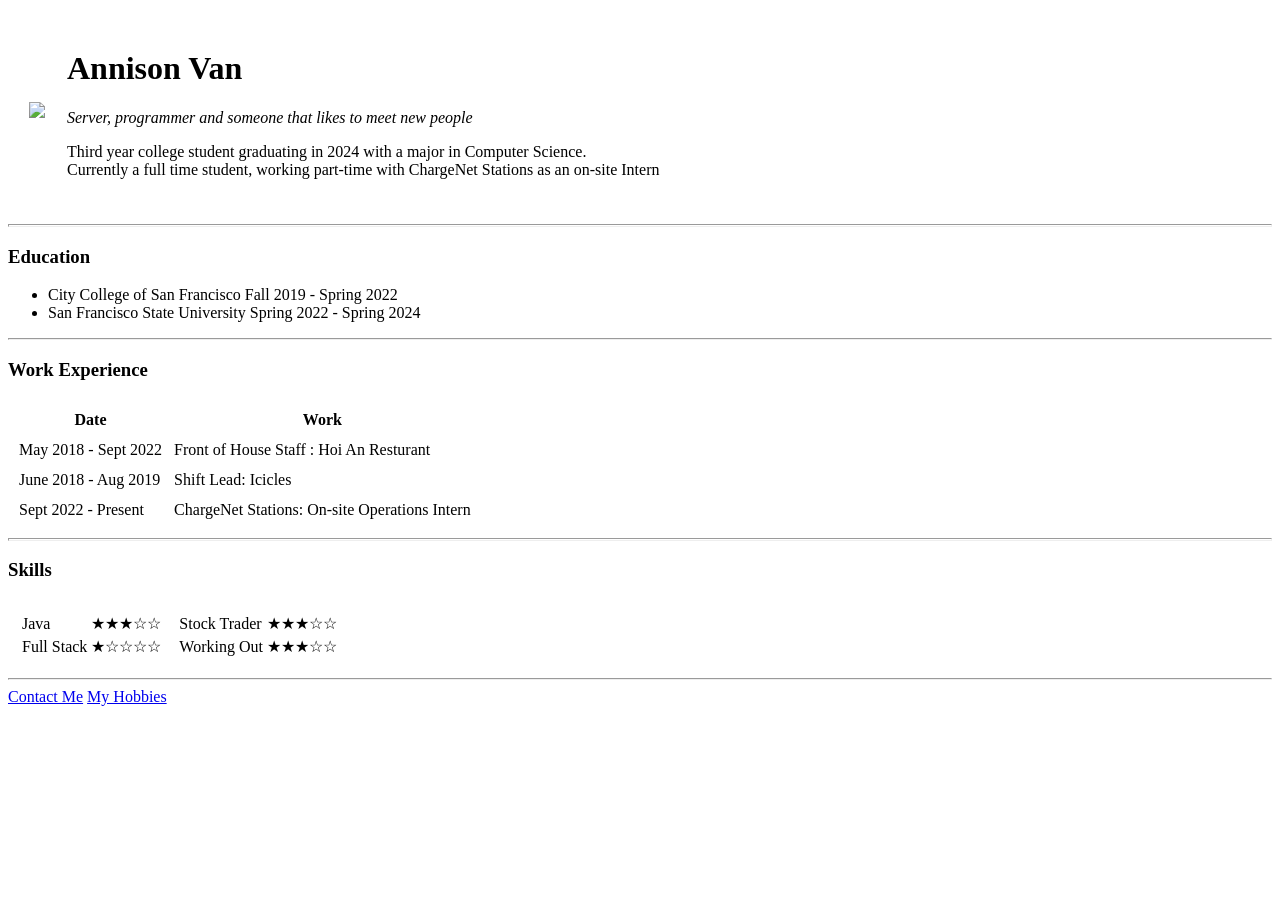
==== Index.html @ 84835f51 "Add files via upload Add Resume files to website" ====
<!DOCTYPE html>
<html lang="en" dir="ltr">

<head>
  <meta charset="utf-8">
  <title>Annison's Website</title>
</head>
<body>
  <table cellspacing="20">
    <tr>
      <td>
        <img src="file:///Users/annisonvan/Downloads/Linkedin%20ProfilePicture-modified.png" />
      </td>
      <td>
        <h1>Annison Van</h1>
        <p><em>Server, programmer and someone that likes to meet new people</em></p>
        <p>Third year college student graduating in 2024 with a major in Computer Science. <br>
          Currently a full time student, working part-time with ChargeNet Stations as an on-site Intern</p>
      </td>
    </tr>
  </table>
  <hr size="3">

  <h3>Education</h3>
    <ul>
      <li>City College of San Francisco Fall 2019 - Spring 2022</li>
      <li>San Francisco State University Spring 2022 - Spring 2024</li>
    </ul>
    <hr>
    <h3>Work Experience</h3>
    <table cellspacing="10">
      <thead>
        <tr>
          <th>Date</th>
          <th>Work</th>
        </tr>
      </thead>
      <tr>
        <td>May 2018 - Sept 2022</td>
        <td>Front of House Staff : Hoi An Resturant</td>
      </tr>
      <tr>
        <td>June 2018 - Aug 2019</td>
        <td>Shift Lead: Icicles</td>
      </tr>
      <tr>
        <td>Sept 2022 - Present</td>
        <td>ChargeNet Stations: On-site Operations Intern</td>
      </tr>
    </table>
    <hr size="3">

    <h3>Skills</h3>
    <table cellspacing="10">
      <tr>
        <td>
          <table>
            <tr>
              <td>Java</td>
              <td>★★★☆☆</td>
            </tr>
            <tr>
              <td>Full Stack</td>
              <td>★☆☆☆☆</td>
            </tr>
          </table>
        </td>
        <td>
          <table>
            <tr>
              <td>Stock Trader</td>
              <td>★★★☆☆</td>
            </tr>
            <tr>
              <td>Working Out</td>
              <td>★★★☆☆</td>
            </tr>
          </table>
        </td>
      </tr>
    </table>
    <hr>
    <a href="Contacts.html" >Contact Me</a>
    <a href="Hobbies.html">My Hobbies</a>
</body>

</html>
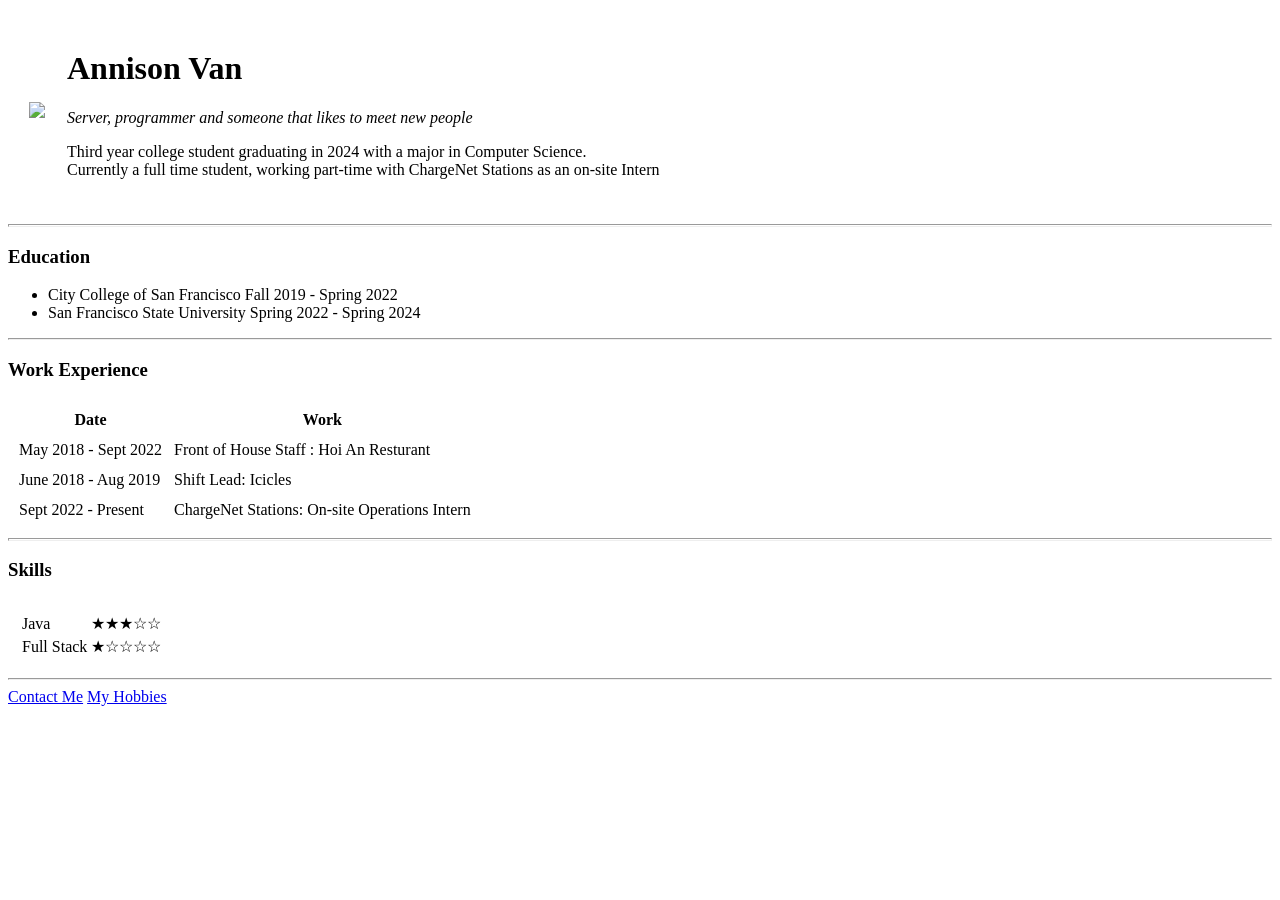
==== commit a16d4cc2: "New updates" ====
--- a/Index.html
+++ b/Index.html
@@ -4,6 +4,7 @@
 <head>
   <meta charset="utf-8">
   <title>Annison's Website</title>
+  <link rel="stylesheet" href="css/style.css">
 </head>
 <body>
   <table cellspacing="20">
@@ -65,18 +66,6 @@
             </tr>
           </table>
         </td>
-        <td>
-          <table>
-            <tr>
-              <td>Stock Trader</td>
-              <td>★★★☆☆</td>
-            </tr>
-            <tr>
-              <td>Working Out</td>
-              <td>★★★☆☆</td>
-            </tr>
-          </table>
-        </td>
       </tr>
     </table>
     <hr>
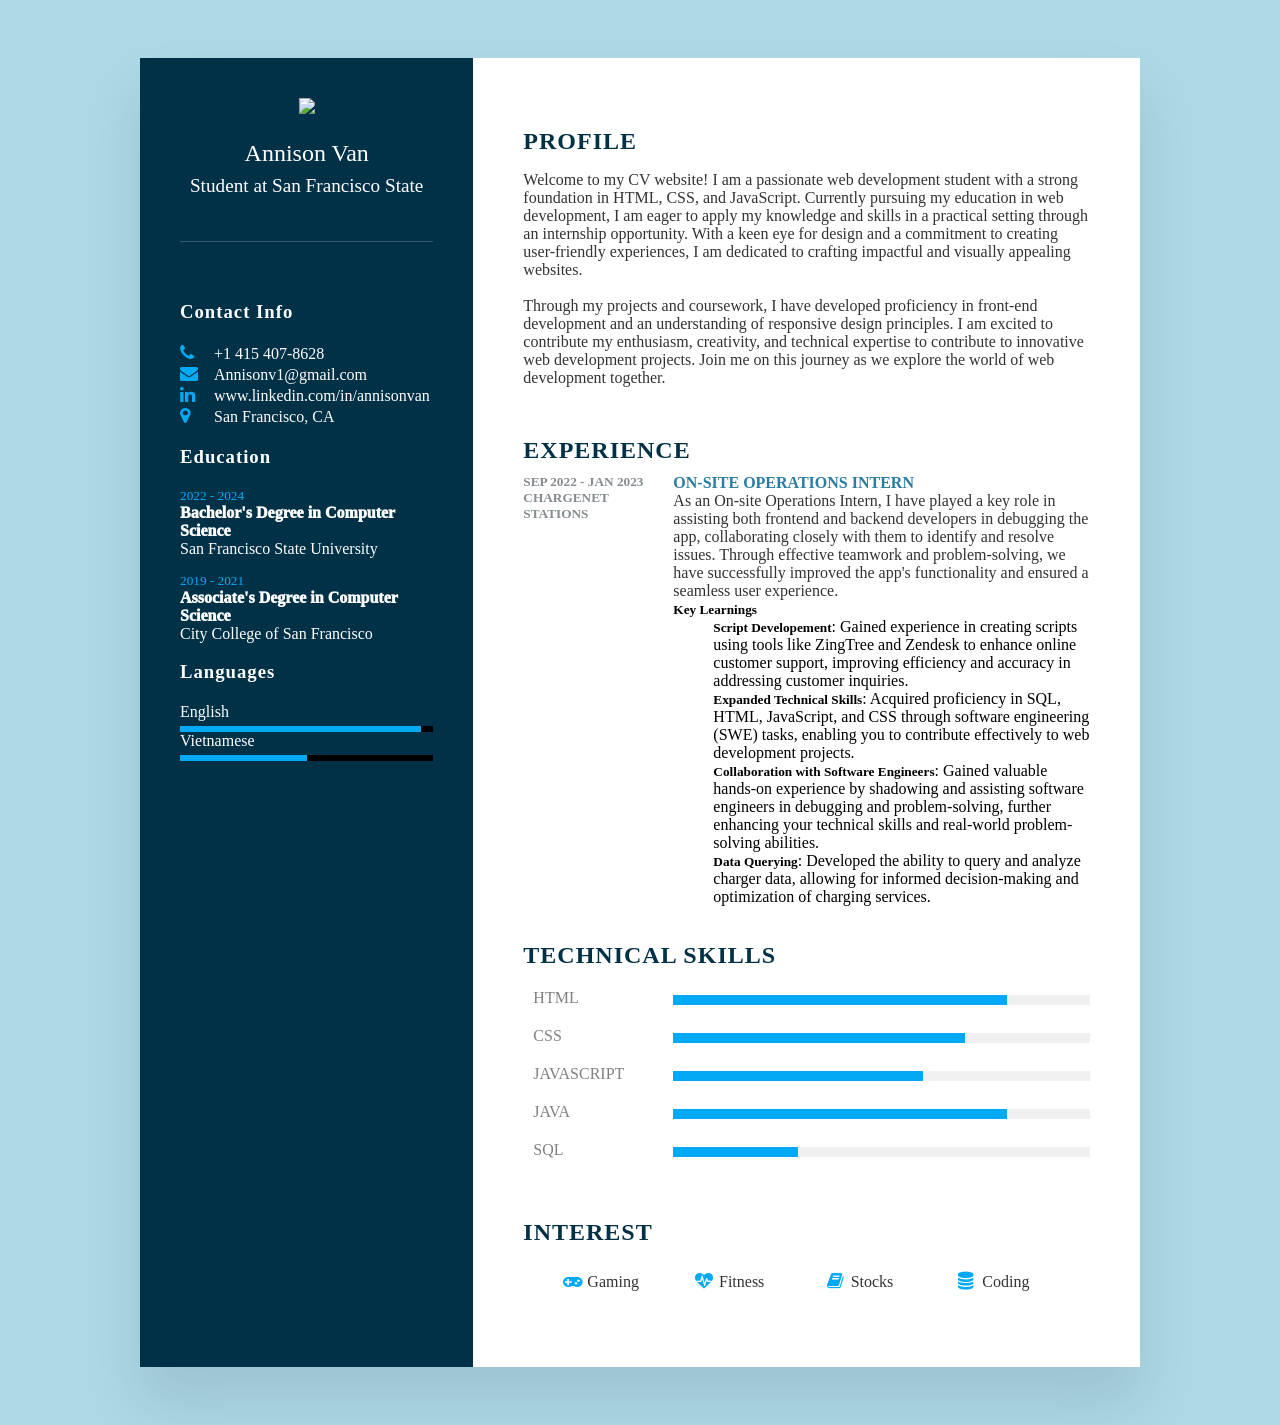
==== commit 0595dc2a: "Add files via upload" ====
--- a/Index.html
+++ b/Index.html
@@ -4,73 +4,176 @@
 <head>
   <meta charset="utf-8">
   <title>Annison's Website</title>
-  <link rel="stylesheet" href="css/style.css">
+  <link rel="stylesheet" href="https://cdnjs.cloudflare.com/ajax/libs/font-awesome/4.7.0/css/font-awesome.css" 
+  integrity="sha512-5A8nwdMOWrSz20fDsjczgUidUBR8liPYU+WymTZP1lmY9G6Oc7HlZv156XqnsgNUzTyMefFTcsFH/tnJE/+xBg==" 
+  crossorigin="anonymous" referrerpolicy="no-referrer" />
+  <link rel="stylesheet" href="style.css">
 </head>
 <body>
-  <table cellspacing="20">
-    <tr>
-      <td>
-        <img src="file:///Users/annisonvan/Downloads/Linkedin%20ProfilePicture-modified.png" />
-      </td>
-      <td>
-        <h1>Annison Van</h1>
-        <p><em>Server, programmer and someone that likes to meet new people</em></p>
-        <p>Third year college student graduating in 2024 with a major in Computer Science. <br>
-          Currently a full time student, working part-time with ChargeNet Stations as an on-site Intern</p>
-      </td>
-    </tr>
-  </table>
-  <hr size="3">
+  <div class="container">
+    <div class="left_Side">
+      <div class="profileText">
+        <div class="imgBX">
+          <img src="images/profilepicture.png">
+        </div>
+        <h2>Annison Van<br><span>Student at San Francisco State</span></h2>
+      </div>
 
-  <h3>Education</h3>
-    <ul>
-      <li>City College of San Francisco Fall 2019 - Spring 2022</li>
-      <li>San Francisco State University Spring 2022 - Spring 2024</li>
-    </ul>
-    <hr>
-    <h3>Work Experience</h3>
-    <table cellspacing="10">
-      <thead>
-        <tr>
-          <th>Date</th>
-          <th>Work</th>
-        </tr>
-      </thead>
-      <tr>
-        <td>May 2018 - Sept 2022</td>
-        <td>Front of House Staff : Hoi An Resturant</td>
-      </tr>
-      <tr>
-        <td>June 2018 - Aug 2019</td>
-        <td>Shift Lead: Icicles</td>
-      </tr>
-      <tr>
-        <td>Sept 2022 - Present</td>
-        <td>ChargeNet Stations: On-site Operations Intern</td>
-      </tr>
-    </table>
-    <hr size="3">
+      <div class="contactInfo">
+        <h3 class="title">Contact Info</h3>
+        <ul>
+          <li>
+            <span class="icon"><i class="fa fa-phone" aria-hidden="true"></i></span>
+            <span class="text">+1 415 407-8628</span>
+          </li>
+          <li>
+            <span class="icon"><i class="fa fa-envelope" aria-hidden="true"></i></span>
+            <span class="text">Annisonv1@gmail.com</span>
+          </li>
+          <li>
+            <span class="icon"><i class="fa fa-linkedin" aria-hidden="true"></i></span>
+            <span class="text">www.linkedin.com/in/annisonvan</span>
+          </li>
+          <li>
+            <span class="icon"><i class="fa fa-map-marker" aria-hidden="true"></i></span>
+            <span class="text">San Francisco, CA</span>
+          </li>
+        </ul>
+      </div>
 
-    <h3>Skills</h3>
-    <table cellspacing="10">
-      <tr>
-        <td>
-          <table>
-            <tr>
-              <td>Java</td>
-              <td>★★★☆☆</td>
-            </tr>
-            <tr>
-              <td>Full Stack</td>
-              <td>★☆☆☆☆</td>
-            </tr>
-          </table>
-        </td>
-      </tr>
-    </table>
-    <hr>
-    <a href="Contacts.html" >Contact Me</a>
-    <a href="Hobbies.html">My Hobbies</a>
+      <div class="education">
+        <h3 class="title">Education</h3>
+        <ul>
+          <li>
+            <h5>2022 - 2024</h5>
+            <h4>Bachelor's Degree in Computer Science</h4>
+            <h4>San Francisco State University</h4>
+          </li>
+          <li>
+            <h5>2019 - 2021</h5>
+            <h4>Associate's Degree in Computer Science</h4>
+            <h4>City College of San Francisco</h4>
+          </li>
+        </ul> 
+      </div>
+
+      <div class="language">
+        <h3 class="title">Languages</h3>
+        <ul>
+          <li>
+            <span class="text">English</span>
+            <span class="percent">
+              <div style="width: 95%"></div>
+            </span>
+          </li>
+          <li>
+            <span class="text">Vietnamese</span>
+            <span class="percent">
+              <div style="width: 50%"></div>
+            </span>
+          </li>
+        </ul> 
+      </div>
+    </div>
+
+    <div class="right_Side">
+      <div class="about">
+        <h2 class="title2">Profile</h2>
+        <p>Welcome to my CV website! I am a passionate web development student with a 
+          strong foundation in HTML, CSS, and JavaScript. Currently pursuing my education 
+          in web development, I am eager to apply my knowledge and skills in a practical 
+          setting through an internship opportunity. With a keen eye for design and a commitment to 
+          creating user-friendly experiences, I am dedicated to crafting impactful and visually appealing 
+          websites. <br><br> Through my projects and coursework, I have developed proficiency in front-end development 
+          and an understanding of responsive design principles. I am excited to contribute my enthusiasm, 
+          creativity, and technical expertise to contribute to innovative web development projects. 
+          Join me on this journey as we explore the world of web development together.</p>
+      </div>
+      <div class="about">
+        <h2 class="title2">Experience</h2>
+        <div class="box">
+          <div class="year_company">
+            <h5>Sep 2022 - Jan 2023</h5>
+            <h5>ChargeNet Stations</h5>
+          </div>
+          <div class="text">
+            <h4>On-site Operations Intern</h4>
+            <p>As an On-site Operations Intern, I have played a 
+              key role in assisting both frontend and backend developers 
+              in debugging the app, collaborating closely with them to identify and resolve issues. 
+              Through effective teamwork and problem-solving, we have successfully improved the app's 
+              functionality and ensured a seamless user experience.
+            </p>
+            <h5>Key Learnings</h5>
+            <ul>
+              <li>
+                <h5>Script Developement</h5>: Gained experience in creating scripts using tools like ZingTree 
+                and Zendesk to enhance online customer support, improving efficiency and accuracy in 
+                addressing customer inquiries.
+              </li>
+              <li>
+                <h5>Expanded Technical Skills</h5>: Acquired proficiency in SQL, HTML, JavaScript, 
+                and CSS through software engineering (SWE) tasks, enabling you to contribute 
+                effectively to web development projects.
+              </li>
+              <li>
+                <h5>Collaboration with Software Engineers</h5>: Gained valuable hands-on experience 
+                by shadowing and assisting software engineers in debugging and problem-solving, 
+                further enhancing your technical skills and real-world problem-solving abilities.
+              </li>
+              <li>
+                <h5>Data Querying</h5>: Developed the ability to query and analyze 
+                charger data, allowing for informed decision-making and optimization 
+                of charging services.
+              </li>
+            </ul>
+          </div>
+        </div>
+        <div class="about skills">
+          <h2 class="title2">Technical Skills</h2>
+          <div class="box">
+              <h4>HTML</h4>
+              <div class="percent">
+                <div style="width: 80%;"></div>
+              </div>
+          </div>
+          <div class="box">
+            <h4>CSS</h4>
+            <div class="percent">
+              <div style="width: 70%;"></div>
+            </div>
+          </div>
+          <div class="box">
+            <h4>JavaScript</h4>
+            <div class="percent">
+              <div style="width: 60%;"></div>
+            </div>
+          </div>
+          <div class="box">
+            <h4>Java</h4>
+            <div class="percent">
+              <div style="width: 80%;"></div>
+            </div>
+          </div>
+          <div class="box">
+            <h4>SQL</h4>
+            <div class="percent">
+              <div style="width: 30%;"></div>
+            </div>
+          </div>
+        </div>
+        <div class="about interest">
+          <h2 class="title2">Interest</h2>
+          <ul>
+            <li><i class="fa fa-gamepad" aria-hidden="true"></i> Gaming</li>
+            <li><i class="fa fa-heartbeat" aria-hidden="true"></i> Fitness</li>
+            <li><i class="fa fa-book" aria-hidden="true"></i> Stocks</li>
+            <li><i class="fa fa-database" aria-hidden="true"></i> Coding</li>
+          </ul>
+        </div>
+      </div>
+    </div>
+  </div>
 </body>
 
 </html>
--- a/style.css
+++ b/style.css
@@ -0,0 +1,335 @@
+
+  body 
+  {
+    background-color: lightblue;
+    display: flex;
+    justify-content: center;
+    align-items: center;
+    min-height: 100vh;
+  }
+
+  .container
+  {
+    position: relative;
+    width: 100%;
+    max-width: 1000px;
+    min-height: 1000px;
+    background: #fff;
+    margin: 50px;
+    display: grid;
+    grid-template-columns: 1fr 2fr;
+    box-shadow: 0 35px 55px rgba(0, 0, 0, 0.1);
+  }
+  .container .left_Side
+  {
+    position: relative;
+    background: #003147;
+    padding: 40px;
+  }
+
+  .profileText
+  {
+    position: relative;
+    display: flex;
+    flex-direction: column;
+    align-items: center;
+    padding-bottom: 20px;
+    border-bottom: 1px solid rgba(255, 255, 255, 0.2);
+  }
+
+  .profileText h2
+  {
+    color: #fff;
+    font-size: 1.5em;
+    margin-top: 20px;
+    text-align: center;
+    font-weight: 400;
+    line-height: 1.3em;
+  }
+
+  .profileText h2 span
+  {
+    font-size: 0.8em;
+    font-weight: 300;
+  }
+
+  .title
+  {
+    color: #fff;
+    font-weight: 600;
+    letter-spacing: 1px;
+    margin-bottom: 20px;
+  }
+
+  .contactInfo
+  {
+    padding-top: 40px;
+  }
+
+  .contactInfo ul
+  {
+    position: relative;
+    padding-left: 0;
+  }
+
+  .contactInfo ul li
+  {
+    position: relative;
+    list-style: none;
+    cursor: pointer;
+  }
+
+  .contactInfo ul li .icon
+  {
+    color: #03a9f4;
+    display: inline-block;
+    width: 30px;
+    font-size: 18px;
+  }
+
+  .contactInfo ul li span
+  {
+    color: #fff;
+    font-weight: 300;
+  }
+
+  .education ul
+  {
+    list-style: none;
+    padding-left: 0;
+    color: #fff;
+  }
+
+  .education li
+  {
+    margin-bottom: 15px;
+  }
+
+  .education h5
+  {
+    margin: 0;
+    color: #03a9f4;
+    font-weight: 500;
+  }
+
+  .education h4:nth-child(2)
+  {
+    margin: 0;
+    font-weight: 1000;
+  }
+
+  .education h4
+  {
+    margin: 0;
+    font-weight: 300;
+  }
+
+  .language .text
+  {
+    color:#fff;
+    font-weight: 300;
+  }
+
+  .language ul
+  {
+    padding-left: 0;
+  }
+
+  .language ul li
+  {
+    list-style: none;
+    padding-left: 0;
+  }
+
+  .language .percent
+  {
+    position: relative;
+    width: 100%;
+    height: 6px;
+    background: black;
+    display: block;
+    margin-top: 5px;
+  }
+
+  .language .percent div
+  {
+    position: absolute;
+    top: 0;
+    left: 0;
+    height: 100%;
+    background: #03a9f4;
+  }
+
+  .container .right_Side
+  {
+    position: relative;
+    background: #fff;
+    padding: 50px;
+
+  }
+
+  .about
+  {
+    margin-bottom: 50px;
+  }
+
+  .about:last-child
+  {
+    margin-bottom: 0;
+  }
+
+  .title2
+  {
+    color: #003147;
+    text-transform: uppercase;
+    letter-spacing: 1px;
+    margin-bottom: 10px;
+  }
+
+  p
+  {
+    color: #333;
+  }
+
+  .about .box
+  {
+    display: flex;
+    flex-direction: row;
+  }
+
+  .about .box .year_company h5
+  {
+    margin-bottom: 0px;
+    margin-top: 0px;
+    text-transform: uppercase;
+    color: #848c90;
+    font-weight: 600;
+  }
+
+  .about .box .text h4
+  {
+    text-transform: uppercase;
+    color: #2a7da2;
+  }
+
+  .about .box .year_company
+  {
+    min-width: 150px;
+  }
+
+  .about .box h4
+  {
+    margin: 0;
+  }
+
+  .about .box .text h5
+  {
+    margin-top: 10px;
+    margin-bottom: 0;
+    display: inline;
+  }
+
+  .about .box .text ul
+  {
+    margin-top: 0;
+  }
+
+  .about .box .text ul li
+  {
+    list-style-type: none;
+  }
+
+  .about .box p
+  {
+    margin: 0;
+  }
+
+  .skills .box
+  {
+    position: relative;
+    width: 100%;
+    display: grid;
+    grid-template-columns: 150px 1fr;
+    justify-content: center;
+    align-items: center;
+  }
+
+  .skills .box h4
+  {
+    text-transform: uppercase;
+    margin: 10px;
+    color: grey;
+    font-weight: 500;
+  }
+
+  .skills .box .percent
+  {
+    position: relative;
+    width: 100%;
+    height: 10px;
+    background: #f0f0f0;
+    display: block;
+    margin-top: 5px;
+  }
+
+  .skills .box .percent div
+  {
+    position: absolute;
+    top: 0;
+    left: 0;
+    height: 100%;
+    background: #03a9f4;
+  }
+
+  .interest ul
+  {
+    display: grid;
+    grid-template-columns: repeat(4, 1fr);
+  }
+
+  .interest ul li
+  {
+    list-style: none;
+    color: #333;
+    font-weight: 500;
+    margin: 10px 0;
+  }
+
+  .interest ul li .fa
+  {
+    color: #03a9f4;
+    font-size: 18px;
+    width: 20px;
+  }
+
+  @media (max-width: 1000px)
+  {
+    .container
+    {
+      margin: 10px;
+      grid-template-columns: repeat(1,1fr);
+    }
+    .interest ul
+    {
+
+      grid-template-columns: repeat(1,1fr);
+    }
+  }
+
+  @media (max-width: 600px)
+  {
+    .about .box
+    {
+      flex-direction: column;
+    }
+    .about .box .year_company
+    {
+      min-width: 150px;
+      margin-bottom: 5px;
+    }
+    .skills .box
+    {
+      display: grid;
+      grid-template-columns: repeat(1,1fr);
+    }
+  }
